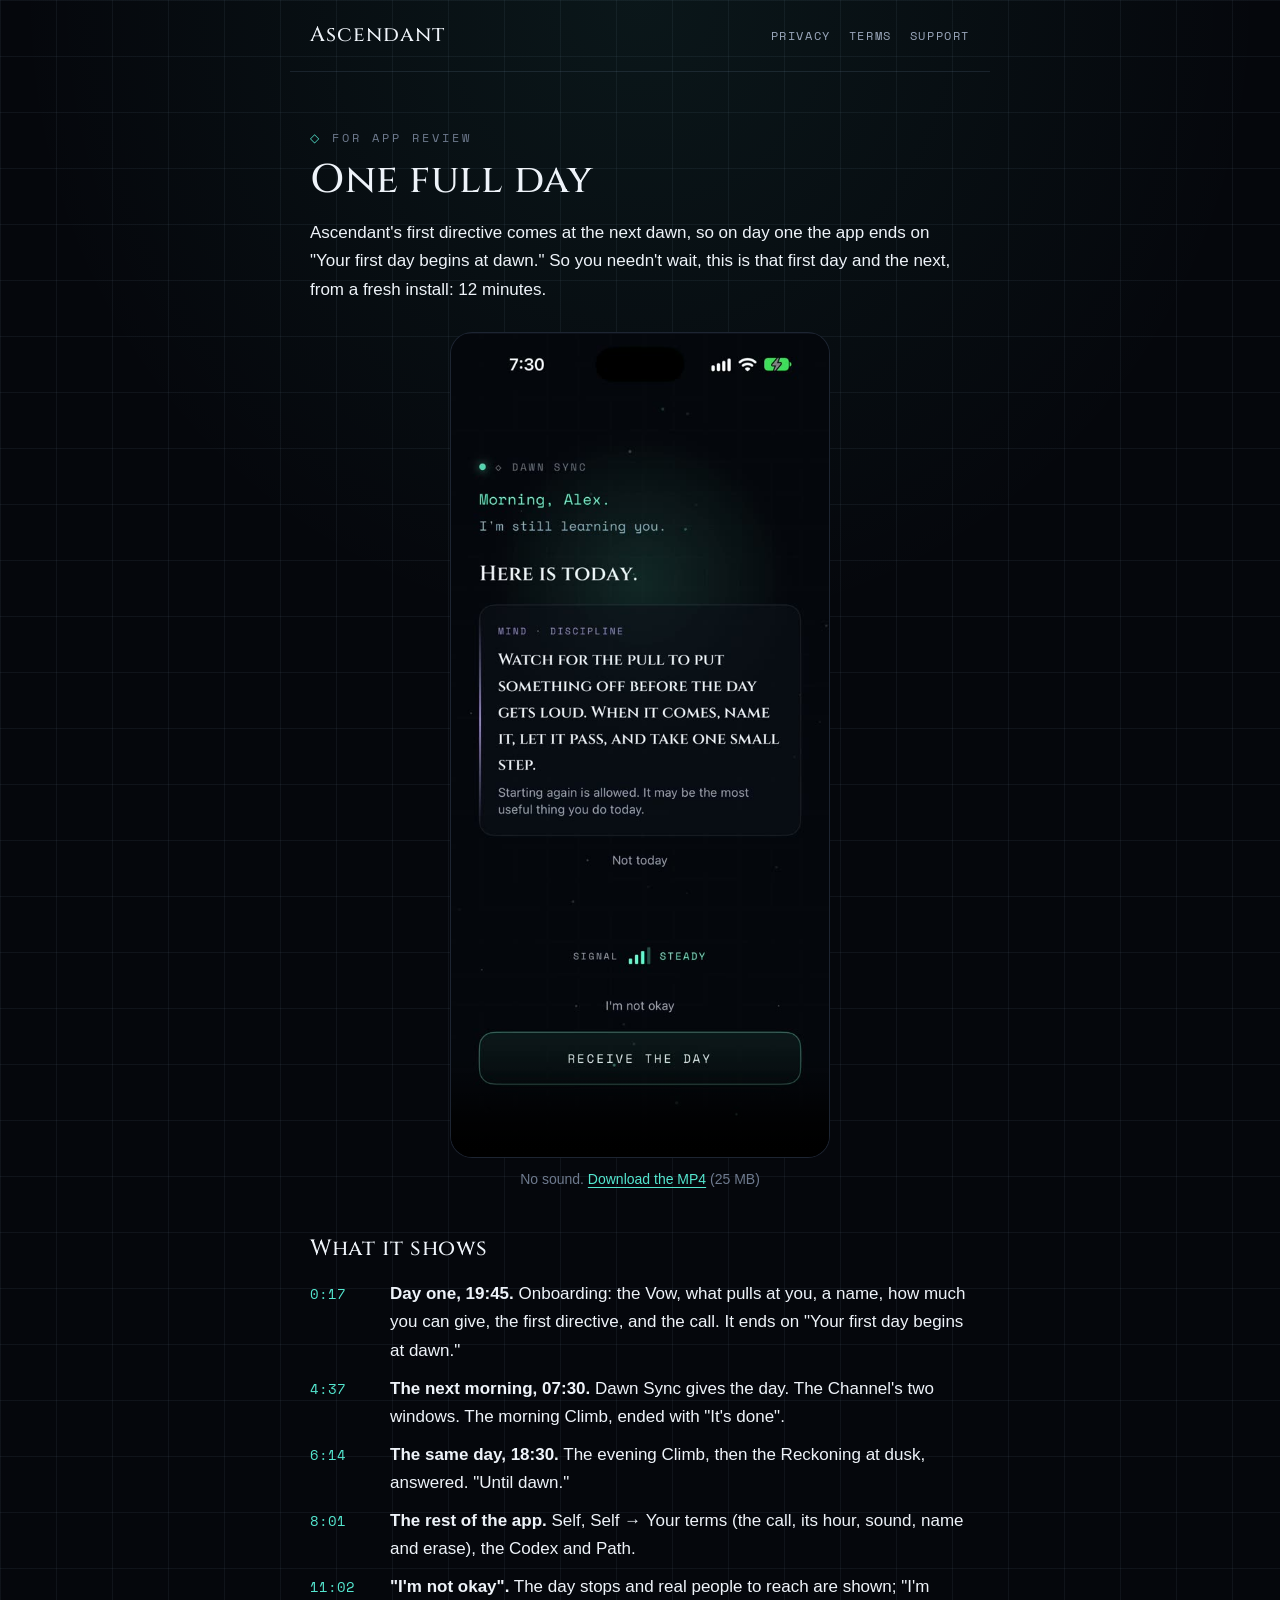
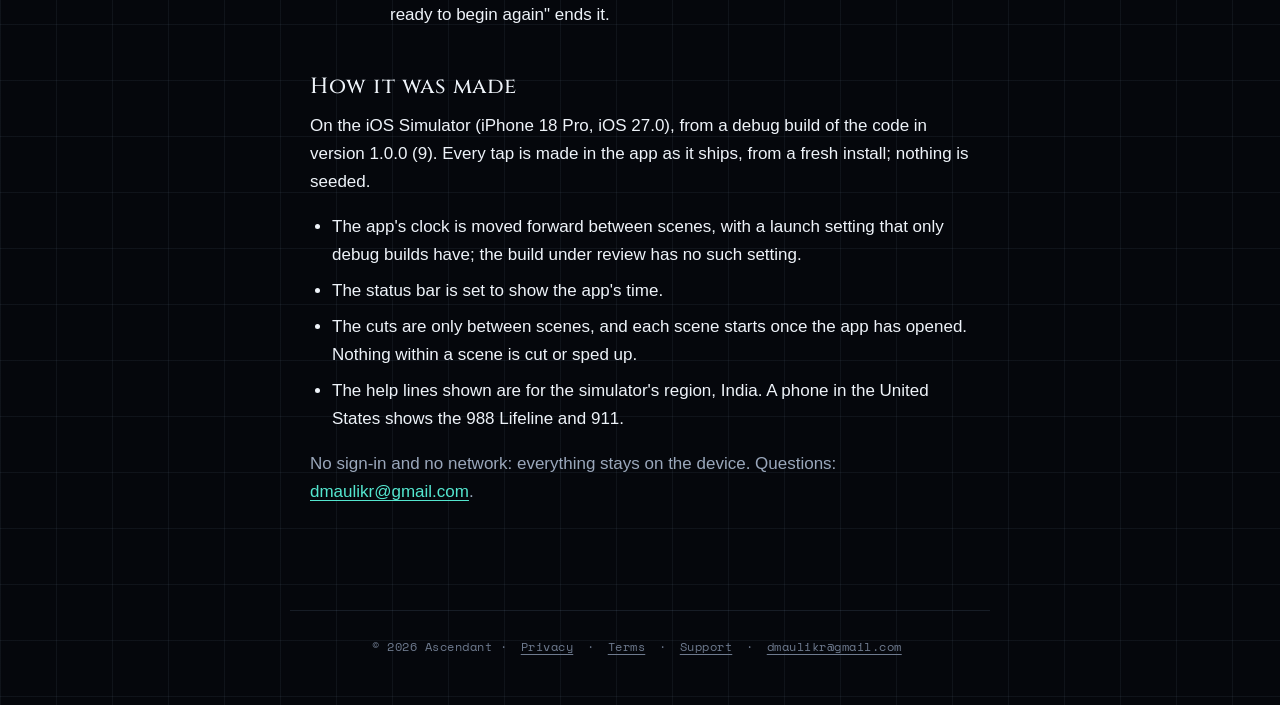
==== film.html @ ffe7dae2 "The App Review film: one full day, on its own page film.html plays media/ascendant-one-day-1.0.0-9.m" ====
<!DOCTYPE html>
<html lang="en">
<head>
<title>One full day — Ascendant</title>
<meta name="description" content="A screen recording of Ascendant's first day and the day after, for App Review.">
<meta charset="UTF-8">
<meta name="viewport" content="width=device-width, initial-scale=1">
<meta name="theme-color" content="#05070C">
<meta name="robots" content="noindex">
<link rel="stylesheet" href="style.css">
<style>
  .film { display: block; width: 100%; max-width: 380px; aspect-ratio: 1080 / 2348; margin: 28px auto 10px;
    border: 1px solid var(--line); border-radius: 22px; background: var(--ink); }
  .film-note { text-align: center; color: var(--faint); font-size: 14px; margin-bottom: 36px; }
  .chapters { list-style: none; padding: 0; }
  .chapters li { display: flex; gap: 16px; margin-bottom: 10px; }
  .chapters .at { flex: 0 0 64px; font-family: 'Space Mono', ui-monospace, Menlo, monospace; font-size: 14px;
    padding-top: 2px; }
  .chapters .at a { text-decoration: none; }
</style>
</head>
<body>
<nav class="nav">
  <span class="brand"><a href="index.html">Ascendant</a></span>
  <span class="links"><a href="privacy.html">Privacy</a><a href="terms.html">Terms</a><a href="support.html">Support</a></span>
</nav>
<main class="page">
<div class="label">For App Review</div>
<h1>One full day</h1>
<p>Ascendant's first directive comes at the next dawn, so on day one the app ends on "Your first day begins at dawn." So you needn't wait, this is that first day and the next, from a fresh install: 12 minutes.</p>

<video class="film" controls playsinline preload="metadata" poster="media/ascendant-one-day-poster.jpg">
  <source src="media/ascendant-one-day-1.0.0-9.mp4" type="video/mp4">
  <a href="media/ascendant-one-day-1.0.0-9.mp4">Download the recording</a> (MP4, 25 MB).
</video>
<p class="film-note">No sound. <a href="media/ascendant-one-day-1.0.0-9.mp4" download>Download the MP4</a> (25 MB)</p>

<h2>What it shows</h2>
<ul class="chapters">
  <li><span class="at"><a href="#t=17" data-t="17">0:17</a></span><span><strong>Day one, 19:45.</strong> Onboarding: the Vow, what pulls at you, a name, how much you can give, the first directive, and the call. It ends on "Your first day begins at dawn."</span></li>
  <li><span class="at"><a href="#t=277" data-t="277">4:37</a></span><span><strong>The next morning, 07:30.</strong> Dawn Sync gives the day. The Channel's two windows. The morning Climb, ended with "It's done".</span></li>
  <li><span class="at"><a href="#t=374" data-t="374">6:14</a></span><span><strong>The same day, 18:30.</strong> The evening Climb, then the Reckoning at dusk, answered. "Until dawn."</span></li>
  <li><span class="at"><a href="#t=481" data-t="481">8:01</a></span><span><strong>The rest of the app.</strong> Self, Self → Your terms (the call, its hour, sound, name and erase), the Codex and Path.</span></li>
  <li><span class="at"><a href="#t=662" data-t="662">11:02</a></span><span><strong>"I'm not okay".</strong> The day stops and real people to reach are shown; "I'm ready to begin again" ends it.</span></li>
</ul>

<h2>How it was made</h2>
<p>On the iOS Simulator (iPhone 18 Pro, iOS 27.0), from a debug build of the code in version 1.0.0 (9). Every tap is made in the app as it ships, from a fresh install; nothing is seeded.</p>
<ul>
  <li>The app's clock is moved forward between scenes, with a launch setting that only debug builds have; the build under review has no such setting.</li>
  <li>The status bar is set to show the app's time.</li>
  <li>The cuts are only between scenes, and each scene starts once the app has opened. Nothing within a scene is cut or sped up.</li>
  <li>The help lines shown are for the simulator's region, India. A phone in the United States shows the 988 Lifeline and 911.</li>
</ul>
<p class="muted">No sign-in and no network: everything stays on the device. Questions: <a href="mailto:dmaulikr@gmail.com">dmaulikr@gmail.com</a>.</p>
</main>
<footer>
  © 2026 Ascendant · <a href="privacy.html">Privacy</a> · <a href="terms.html">Terms</a> · <a href="support.html">Support</a> · <a href="mailto:dmaulikr@gmail.com">dmaulikr@gmail.com</a>
</footer>
<script>
  // A chapter's time moves the film there, and plays it.
  document.querySelectorAll('.chapters [data-t]').forEach(function (link) {
    link.addEventListener('click', function (event) {
      event.preventDefault();
      var film = document.querySelector('.film');
      film.currentTime = Number(link.dataset.t);
      film.play();
      film.scrollIntoView({ behavior: 'smooth', block: 'center' });
    });
  });
</script>
</body>
</html>
---- style.css ----
/* Ascendant — the Luminous Void, as a page. Tokens from App/Design/Palette.swift. */
/* The fonts are the app's own (SIL OFL, fonts/OFL.txt), served from here: the pages ask no other server for anything. */
@font-face { font-family: 'Cinzel'; font-weight: 500; font-display: swap; src: url('fonts/Cinzel-Medium.ttf') format('truetype'); }
@font-face { font-family: 'Space Mono'; font-weight: 400; font-display: swap; src: url('fonts/SpaceMono-Regular.ttf') format('truetype'); }
:root {
  --void: #05070C; --ink: #0C1019; --ink2: #0F1420;
  --signal: #54E6CF; --text: #EEF3F9; --dim: #86B0C4; --muted: #9AA7BB; --faint: #6E7A8E;
  --line: rgba(150, 178, 214, 0.13); --line-faint: rgba(150, 178, 214, 0.07);
  --ember: #E8896B;
  color-scheme: dark;
}
* { box-sizing: border-box; }
html, body { margin: 0; padding: 0; }
body {
  font-family: -apple-system, BlinkMacSystemFont, 'Helvetica Neue', 'Segoe UI', sans-serif;
  background: var(--void); color: var(--text);
  background-image:
    radial-gradient(ellipse 70% 40% at 50% 0%, rgba(84, 230, 207, 0.07), transparent 70%),
    linear-gradient(var(--line-faint) 1px, transparent 1px),
    linear-gradient(90deg, var(--line-faint) 1px, transparent 1px);
  background-size: auto, 56px 56px, 56px 56px;
  line-height: 1.65; font-size: 17px; -webkit-font-smoothing: antialiased;
}
h1, h2, .brand { font-family: 'Cinzel', 'Trajan Pro', Georgia, serif; font-weight: 500; }
.console, .label, .links a, footer {
  font-family: 'Space Mono', ui-monospace, 'SF Mono', Menlo, monospace;
}
.nav {
  max-width: 700px; margin: 0 auto; padding: 18px 20px;
  display: flex; justify-content: space-between; align-items: center; gap: 12px; flex-wrap: wrap;
  border-bottom: 1px solid var(--line);
}
.brand { font-size: 21px; letter-spacing: 1px; }
.brand a { color: var(--text); text-decoration: none; }
.links a {
  margin-left: 18px; font-size: 12px; letter-spacing: 1.6px; text-transform: uppercase;
  color: var(--muted); text-decoration: none;
}
.links a:first-child { margin-left: 0; }
.links a:hover { color: var(--signal); }
.page { max-width: 700px; margin: 0 auto; padding: 56px 20px 88px; }
.label {
  font-size: 12px; letter-spacing: 3px; text-transform: uppercase; color: var(--faint);
}
.label::before { content: "◇ "; color: var(--signal); }
h1 { font-size: 40px; line-height: 1.15; margin: 10px 0 16px; letter-spacing: 0.5px; }
h2 { font-size: 22px; line-height: 1.3; margin: 44px 0 10px; letter-spacing: 0.5px; }
p { margin: 0 0 16px; }
ul { padding-left: 22px; } li { margin-bottom: 8px; }
a { color: var(--signal); text-underline-offset: 3px; }
strong { color: var(--text); font-weight: 600; }
code { font-family: 'Space Mono', ui-monospace, Menlo, monospace; font-size: 14px; }
hr { border: none; border-top: 1px solid var(--line); margin: 40px 0; }
.muted { color: var(--muted); }
.updated { color: var(--faint); font-size: 14px; margin-bottom: 30px; }
.console { color: var(--dim); font-size: 16px; line-height: 1.9; letter-spacing: 0.3px; }
.transmission {
  border-left: 2px solid var(--signal); padding: 4px 0 4px 18px; margin: 30px 0;
  white-space: pre-line;
}
.card {
  background: var(--ink); border: 1px solid var(--line); border-radius: 14px;
  padding: 18px 20px; margin: 22px 0;
}
.card p:last-child { margin-bottom: 0; }
.warm { border-color: rgba(232, 137, 107, 0.35); }
.button {
  display: inline-block; margin-top: 6px; padding: 12px 22px; border-radius: 12px;
  border: 1px solid rgba(84, 230, 207, 0.45); background: rgba(84, 230, 207, 0.08);
  color: var(--text); text-decoration: none;
  font-family: 'Space Mono', ui-monospace, Menlo, monospace; font-size: 14px; letter-spacing: 2px;
}
.button:hover { background: rgba(84, 230, 207, 0.14); }
@media (max-width: 560px) {
  h1 { font-size: 31px; }
  .console { font-size: 13.5px; letter-spacing: 0; }
  .links a { margin-left: 12px; letter-spacing: 1px; }
}
footer {
  max-width: 700px; margin: 0 auto; padding: 26px 20px 48px; border-top: 1px solid var(--line);
  color: var(--faint); font-size: 12px; text-align: center; letter-spacing: 0.5px;
}
footer a { color: var(--faint); margin: 0 6px; }
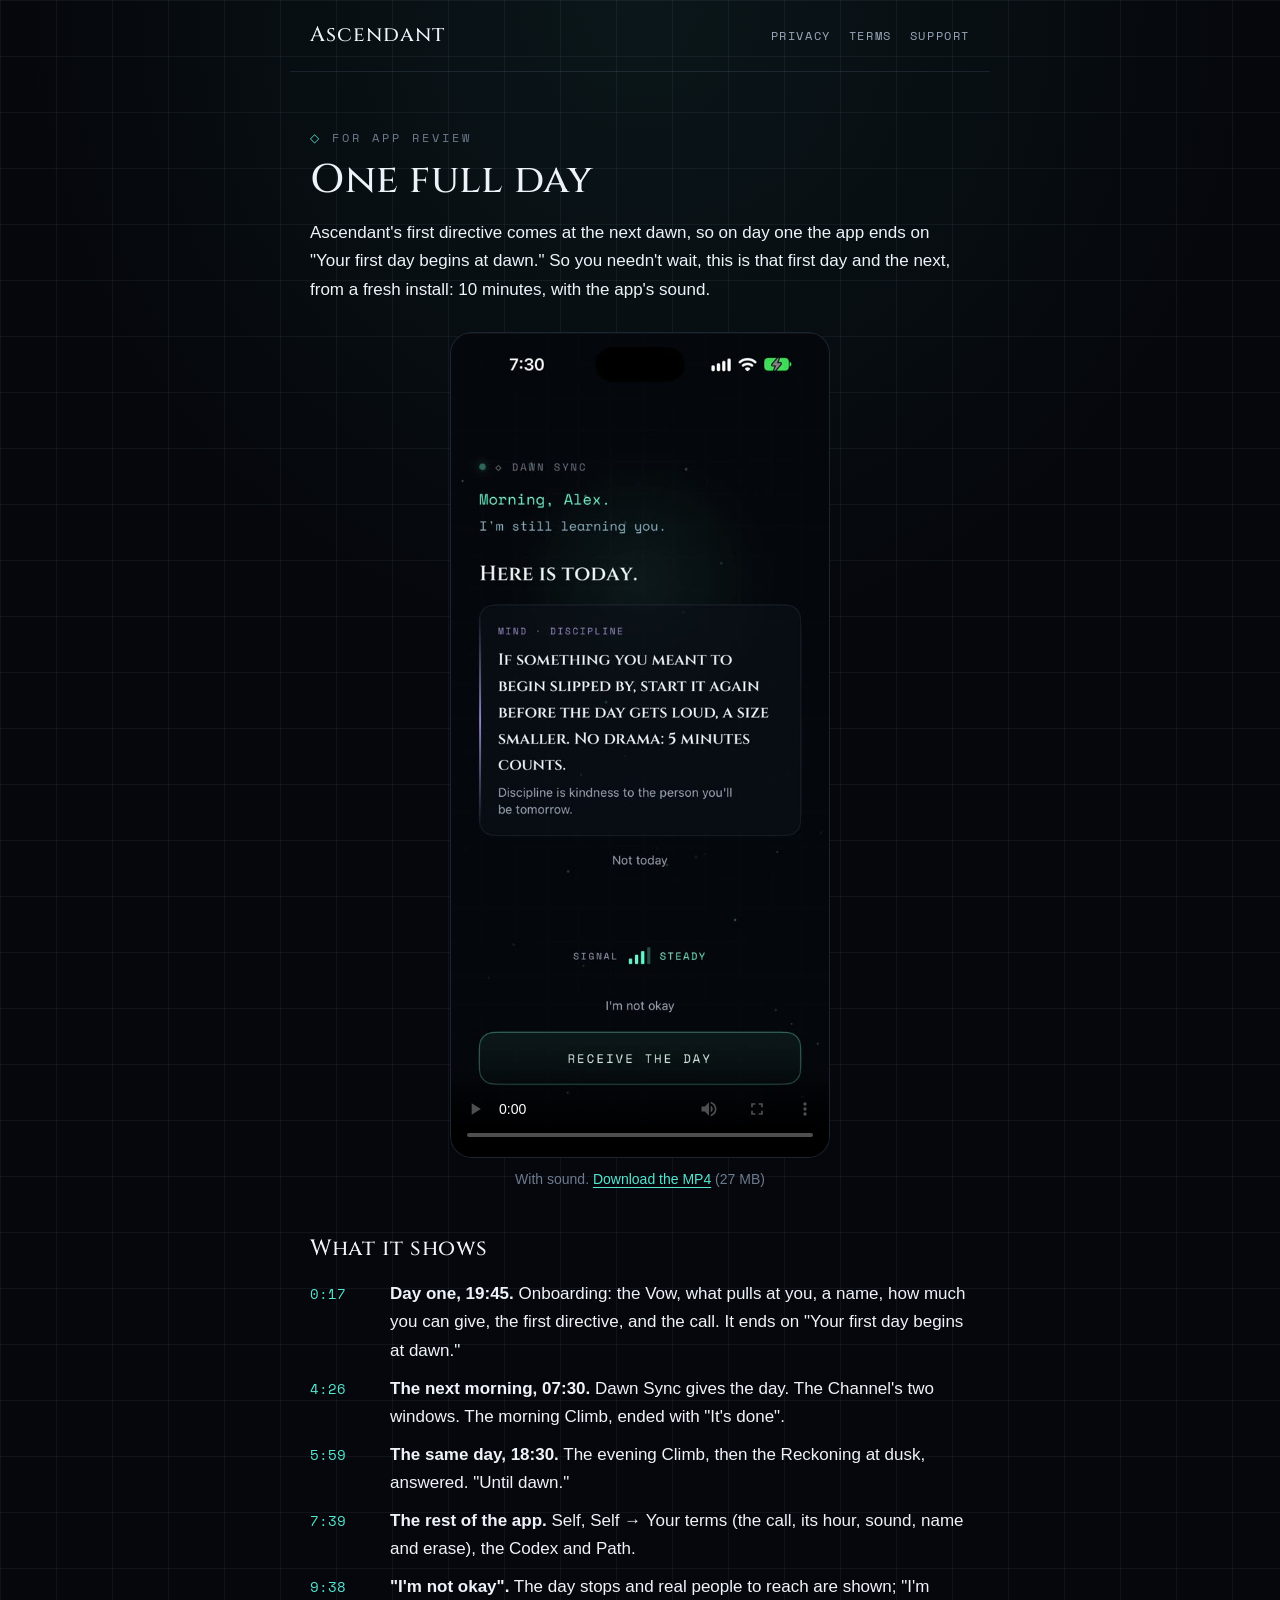
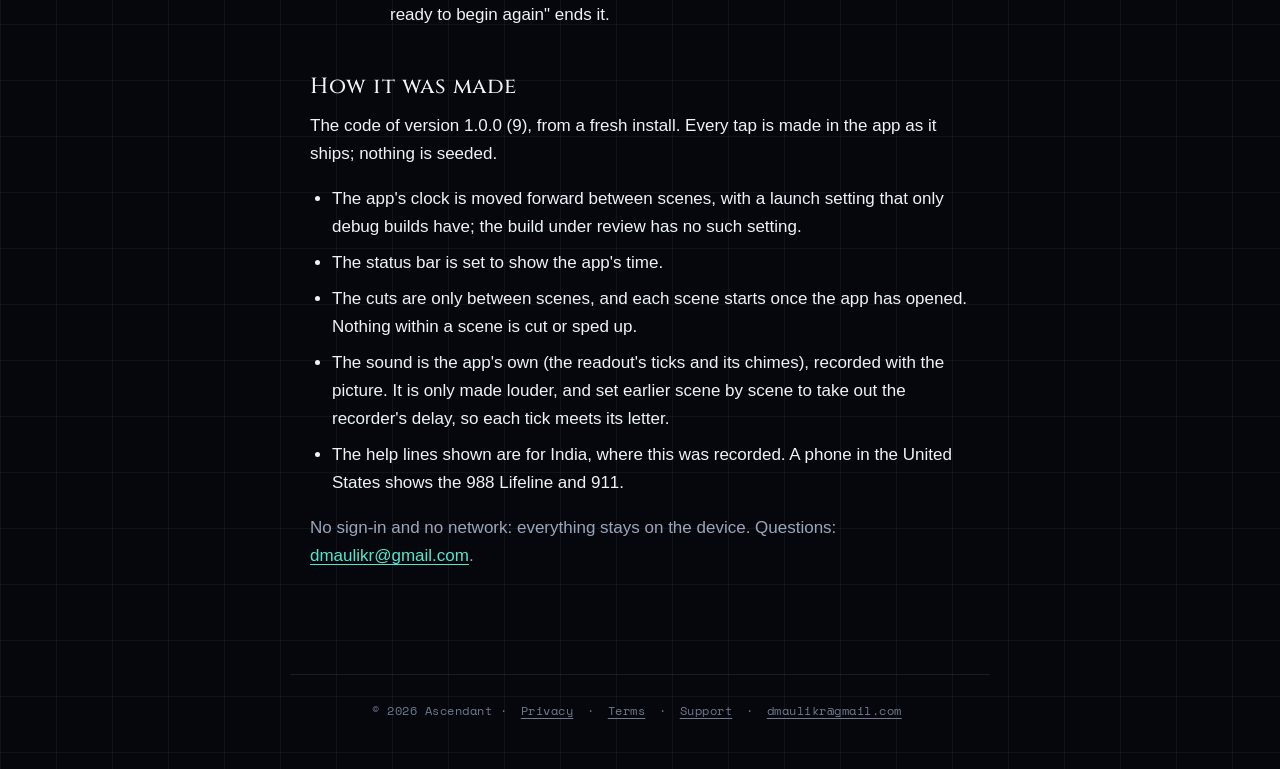
==== commit c2bb09a9: "The App Review film, re-recorded: no hangs, with the app's sound The first film froze for seconds at" ====
--- a/film.html
+++ b/film.html
@@ -27,30 +27,31 @@
 <main class="page">
 <div class="label">For App Review</div>
 <h1>One full day</h1>
-<p>Ascendant's first directive comes at the next dawn, so on day one the app ends on "Your first day begins at dawn." So you needn't wait, this is that first day and the next, from a fresh install: 12 minutes.</p>
+<p>Ascendant's first directive comes at the next dawn, so on day one the app ends on "Your first day begins at dawn." So you needn't wait, this is that first day and the next, from a fresh install: 10 minutes, with the app's sound.</p>
 
 <video class="film" controls playsinline preload="metadata" poster="media/ascendant-one-day-poster.jpg">
   <source src="media/ascendant-one-day-1.0.0-9.mp4" type="video/mp4">
-  <a href="media/ascendant-one-day-1.0.0-9.mp4">Download the recording</a> (MP4, 25 MB).
+  <a href="media/ascendant-one-day-1.0.0-9.mp4">Download the recording</a> (MP4, 27 MB).
 </video>
-<p class="film-note">No sound. <a href="media/ascendant-one-day-1.0.0-9.mp4" download>Download the MP4</a> (25 MB)</p>
+<p class="film-note">With sound. <a href="media/ascendant-one-day-1.0.0-9.mp4" download>Download the MP4</a> (27 MB)</p>
 
 <h2>What it shows</h2>
 <ul class="chapters">
   <li><span class="at"><a href="#t=17" data-t="17">0:17</a></span><span><strong>Day one, 19:45.</strong> Onboarding: the Vow, what pulls at you, a name, how much you can give, the first directive, and the call. It ends on "Your first day begins at dawn."</span></li>
-  <li><span class="at"><a href="#t=277" data-t="277">4:37</a></span><span><strong>The next morning, 07:30.</strong> Dawn Sync gives the day. The Channel's two windows. The morning Climb, ended with "It's done".</span></li>
-  <li><span class="at"><a href="#t=374" data-t="374">6:14</a></span><span><strong>The same day, 18:30.</strong> The evening Climb, then the Reckoning at dusk, answered. "Until dawn."</span></li>
-  <li><span class="at"><a href="#t=481" data-t="481">8:01</a></span><span><strong>The rest of the app.</strong> Self, Self → Your terms (the call, its hour, sound, name and erase), the Codex and Path.</span></li>
-  <li><span class="at"><a href="#t=662" data-t="662">11:02</a></span><span><strong>"I'm not okay".</strong> The day stops and real people to reach are shown; "I'm ready to begin again" ends it.</span></li>
+  <li><span class="at"><a href="#t=266.5" data-t="266.5">4:26</a></span><span><strong>The next morning, 07:30.</strong> Dawn Sync gives the day. The Channel's two windows. The morning Climb, ended with "It's done".</span></li>
+  <li><span class="at"><a href="#t=359.4" data-t="359.4">5:59</a></span><span><strong>The same day, 18:30.</strong> The evening Climb, then the Reckoning at dusk, answered. "Until dawn."</span></li>
+  <li><span class="at"><a href="#t=459" data-t="459">7:39</a></span><span><strong>The rest of the app.</strong> Self, Self → Your terms (the call, its hour, sound, name and erase), the Codex and Path.</span></li>
+  <li><span class="at"><a href="#t=578" data-t="578">9:38</a></span><span><strong>"I'm not okay".</strong> The day stops and real people to reach are shown; "I'm ready to begin again" ends it.</span></li>
 </ul>
 
 <h2>How it was made</h2>
-<p>On the iOS Simulator (iPhone 18 Pro, iOS 27.0), from a debug build of the code in version 1.0.0 (9). Every tap is made in the app as it ships, from a fresh install; nothing is seeded.</p>
+<p>The code of version 1.0.0 (9), from a fresh install. Every tap is made in the app as it ships; nothing is seeded.</p>
 <ul>
   <li>The app's clock is moved forward between scenes, with a launch setting that only debug builds have; the build under review has no such setting.</li>
   <li>The status bar is set to show the app's time.</li>
   <li>The cuts are only between scenes, and each scene starts once the app has opened. Nothing within a scene is cut or sped up.</li>
-  <li>The help lines shown are for the simulator's region, India. A phone in the United States shows the 988 Lifeline and 911.</li>
+  <li>The sound is the app's own (the readout's ticks and its chimes), recorded with the picture. It is only made louder, and set earlier scene by scene to take out the recorder's delay, so each tick meets its letter.</li>
+  <li>The help lines shown are for India, where this was recorded. A phone in the United States shows the 988 Lifeline and 911.</li>
 </ul>
 <p class="muted">No sign-in and no network: everything stays on the device. Questions: <a href="mailto:dmaulikr@gmail.com">dmaulikr@gmail.com</a>.</p>
 </main>
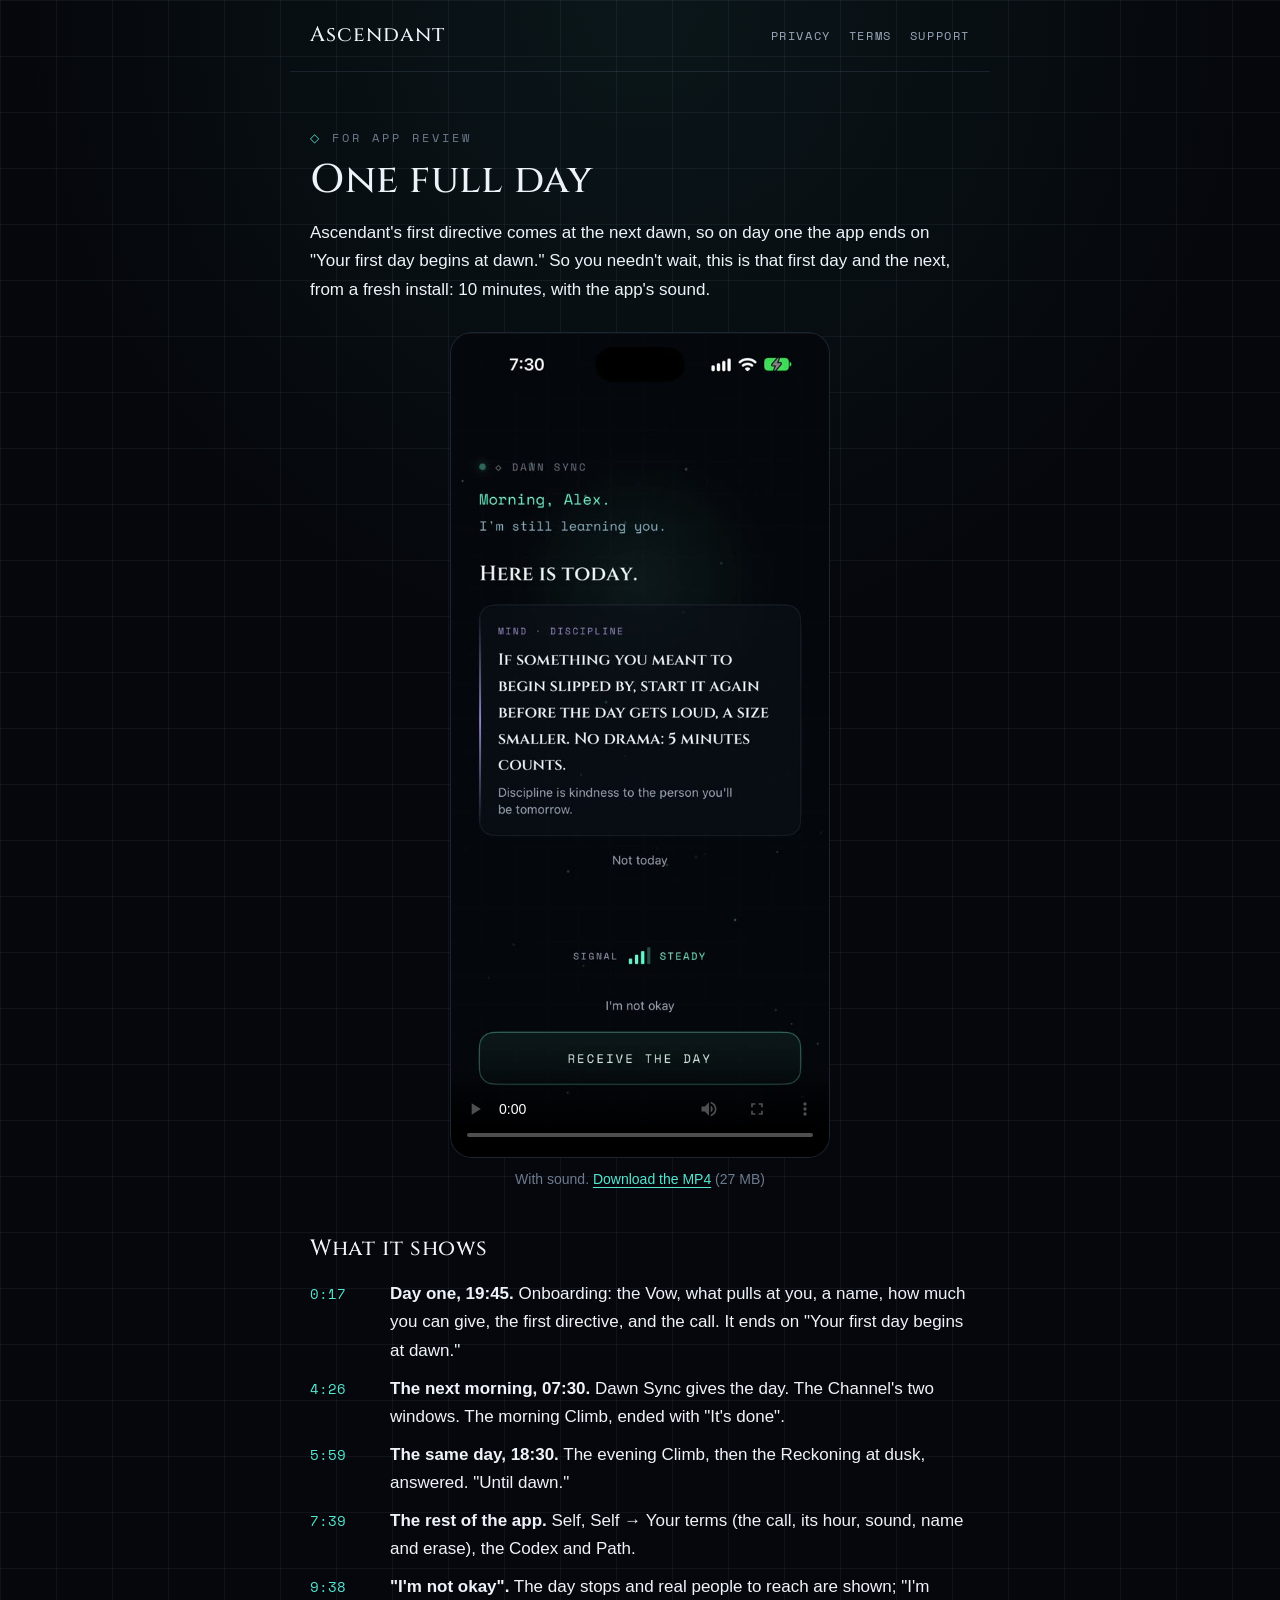
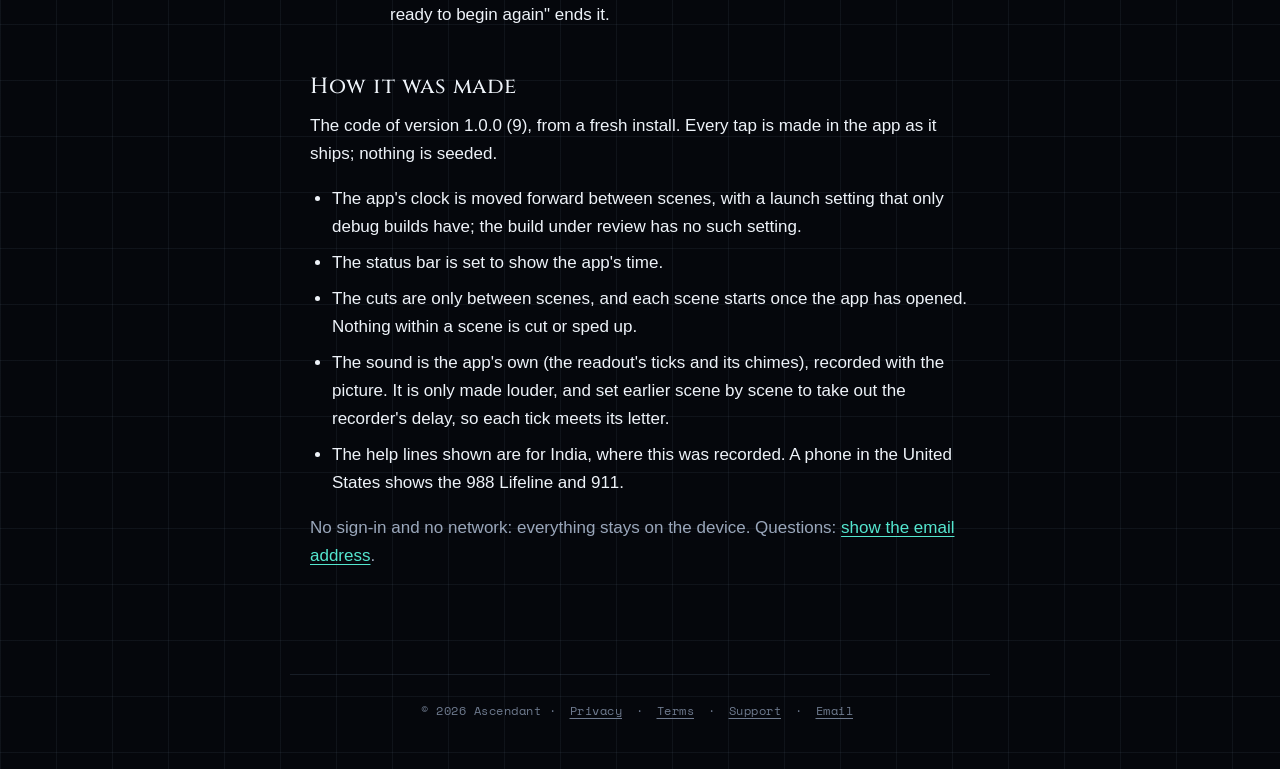
==== commit 0ae3e7c1: "Hide the email address from bots The address no longer appears in any page's source. mail.js puts it" ====
--- a/film.html
+++ b/film.html
@@ -53,10 +53,10 @@
   <li>The sound is the app's own (the readout's ticks and its chimes), recorded with the picture. It is only made louder, and set earlier scene by scene to take out the recorder's delay, so each tick meets its letter.</li>
   <li>The help lines shown are for India, where this was recorded. A phone in the United States shows the 988 Lifeline and 911.</li>
 </ul>
-<p class="muted">No sign-in and no network: everything stays on the device. Questions: <a href="mailto:dmaulikr@gmail.com">dmaulikr@gmail.com</a>.</p>
+<p class="muted">No sign-in and no network: everything stays on the device. Questions: <a href="support.html#contact" data-mail>show the email address</a>.</p>
 </main>
 <footer>
-  © 2026 Ascendant · <a href="privacy.html">Privacy</a> · <a href="terms.html">Terms</a> · <a href="support.html">Support</a> · <a href="mailto:dmaulikr@gmail.com">dmaulikr@gmail.com</a>
+  © 2026 Ascendant · <a href="privacy.html">Privacy</a> · <a href="terms.html">Terms</a> · <a href="support.html">Support</a> · <a href="support.html#contact" data-mail>Email</a>
 </footer>
 <script>
   // A chapter's time moves the film there, and plays it.
@@ -70,5 +70,6 @@
     });
   });
 </script>
+<script src="mail.js"></script>
 </body>
 </html>
